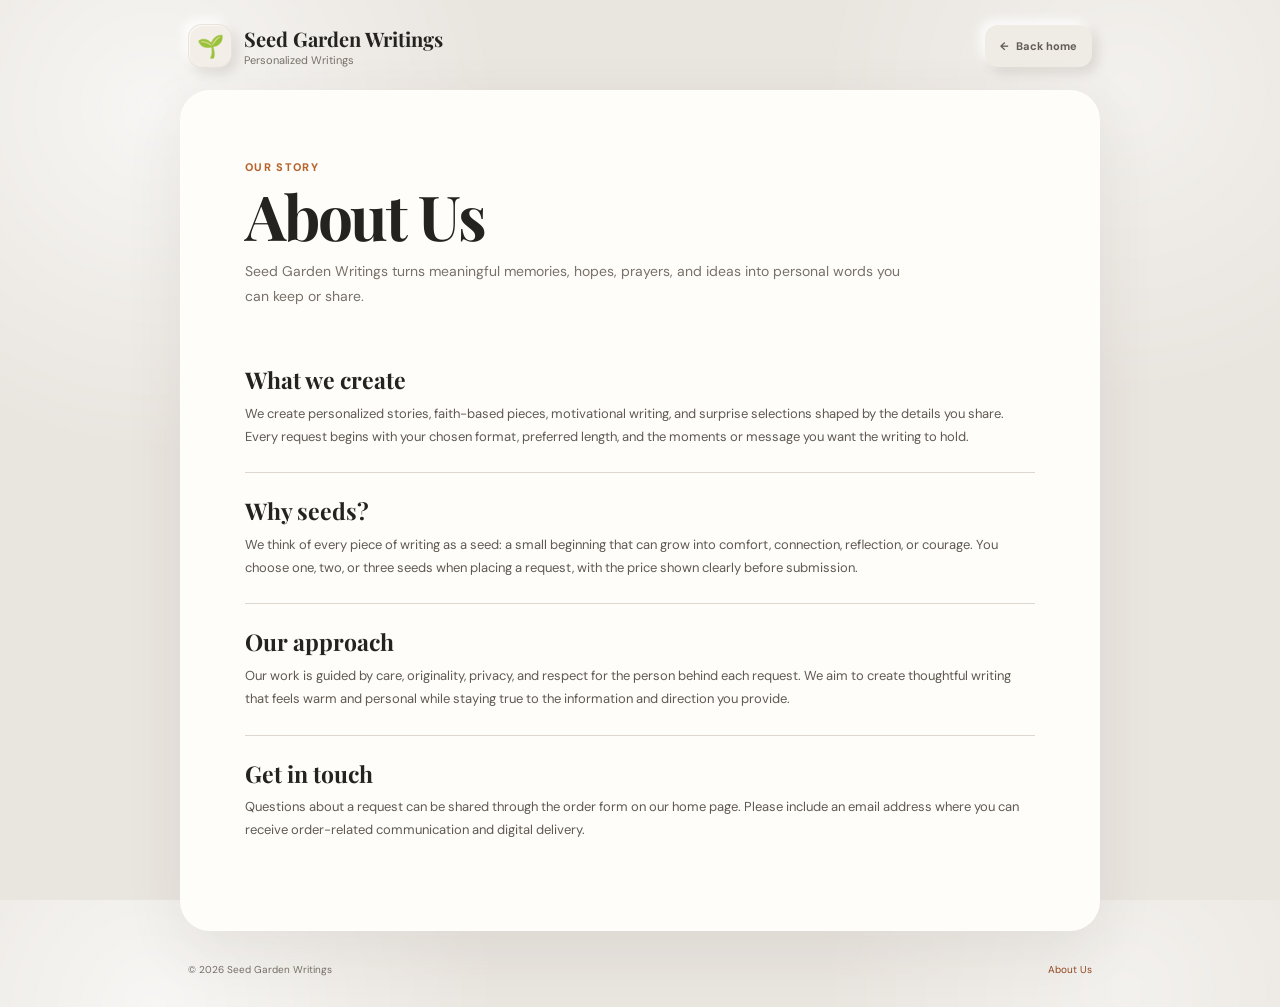
==== about.html @ 34a784f7 "Convert storefront to Wallora wallpaper shop" ====
<!DOCTYPE html>
<html lang="en">
<head>
  <meta charset="UTF-8" />
  <meta name="viewport" content="width=device-width, initial-scale=1.0, viewport-fit=cover" />
  <meta name="theme-color" content="#e9e5df" />
  <meta name="description" content="Learn about Seed Garden Writings and our approach to personal, faith-based, and motivational writing." />
  <title>About Us — Seed Garden Writings</title>
  <link rel="preconnect" href="https://fonts.googleapis.com">
  <link rel="preconnect" href="https://fonts.gstatic.com" crossorigin>
  <link href="https://fonts.googleapis.com/css2?family=DM+Sans:wght@400;500;600;700&family=Playfair+Display:wght@600;700&display=swap" rel="stylesheet">
  <link rel="stylesheet" href="styles.css" />
</head>
<body class="legal-page">
  <div class="legal-shell">
    <header class="legal-header">
      <a class="brand" href="index.html" aria-label="Seed Garden Writings home">
        <span class="brand-mark">🌱</span>
        <span><strong>Seed Garden Writings</strong><small>Personalized Writings</small></span>
      </a>
      <a class="home-button" href="index.html"><span aria-hidden="true">←</span> Back home</a>
    </header>

    <main class="legal-card">
      <span class="eyebrow">Our story</span>
      <h1>About Us</h1>
      <p class="legal-intro">Seed Garden Writings turns meaningful memories, hopes, prayers, and ideas into personal words you can keep or share.</p>

      <section class="legal-section">
        <h2>What we create</h2>
        <p>We create personalized stories, faith-based pieces, motivational writing, and surprise selections shaped by the details you share. Every request begins with your chosen format, preferred length, and the moments or message you want the writing to hold.</p>
      </section>

      <section class="legal-section">
        <h2>Why seeds?</h2>
        <p>We think of every piece of writing as a seed: a small beginning that can grow into comfort, connection, reflection, or courage. You choose one, two, or three seeds when placing a request, with the price shown clearly before submission.</p>
      </section>

      <section class="legal-section">
        <h2>Our approach</h2>
        <p>Our work is guided by care, originality, privacy, and respect for the person behind each request. We aim to create thoughtful writing that feels warm and personal while staying true to the information and direction you provide.</p>
      </section>

      <section class="legal-section">
        <h2>Get in touch</h2>
        <p>Questions about a request can be shared through the order form on our home page. Please include an email address where you can receive order-related communication and digital delivery.</p>
      </section>
    </main>

    <footer class="site-footer legal-footer">
      <span>© 2026 Seed Garden Writings</span>
      <nav class="footer-links" aria-label="Footer navigation">
        <a href="about.html" aria-current="page">About Us</a>
      </nav>
    </footer>
  </div>
</body>
</html>
---- styles.css ----
:root {
  --page: #e9e5df;
  --panel: #fffdf9;
  --panel-soft: #f5f0e9;
  --ink: #25231f;
  --muted: #777169;
  --line: #ddd7cf;
  --accent: #b6632d;
  --accent-dark: #8f4820;
  --accent-soft: #f8e5d7;
  --olive: #6f7e5b;
  --shadow: 0 18px 60px rgba(60, 49, 38, .08);
  --neu-raised: -5px -5px 11px rgba(255,255,255,.88), 5px 5px 12px rgba(83,70,55,.15);
  --neu-pressed: inset 3px 3px 7px rgba(91,75,57,.16), inset -3px -3px 7px rgba(255,255,255,.9);
  --radius-xl: 30px;
  --radius-lg: 20px;
  --radius-md: 14px;
}

* { box-sizing: border-box; }

html,
body { height: 100%; }

html { scroll-behavior: smooth; }

body {
  margin: 0;
  overflow: hidden;
  color: var(--ink);
  background:
    radial-gradient(circle at 12% 12%, rgba(255,255,255,.66), transparent 25%),
    radial-gradient(circle at 88% 10%, rgba(255,255,255,.46), transparent 22%),
    var(--page);
  font-family: "DM Sans", system-ui, -apple-system, BlinkMacSystemFont, "Segoe UI", sans-serif;
}

button,
input,
textarea { font: inherit; }

button { cursor: pointer; touch-action: manipulation; }
a { color: inherit; }
[hidden] { display: none !important; }

:focus-visible {
  outline: 3px solid rgba(182,99,45,.28);
  outline-offset: 3px;
}

.page-shell {
  width: min(1540px, calc(100% - 40px));
  height: 100dvh;
  margin: 0 auto;
  padding: 16px 0 12px;
  display: grid;
  grid-template-rows: 62px minmax(0, 1fr) 32px;
  gap: 10px;
}

.site-header {
  min-width: 0;
  display: flex;
  align-items: center;
  justify-content: space-between;
  padding: 0 8px;
}

.mobile-section-nav { display: none; }

.brand {
  min-width: 0;
  display: inline-flex;
  align-items: center;
  gap: 12px;
  text-decoration: none;
}

.brand-mark,
.summary-icon,
.input-wrap > span:not(.currency) {
  display: grid;
  place-items: center;
  flex: 0 0 auto;
  border: 1px solid rgba(120,101,79,.08);
  background: #f3eee7;
  box-shadow: var(--neu-raised), inset 1px 1px 1px rgba(255,255,255,.65);
}

.brand-mark {
  width: 44px;
  height: 44px;
  border-radius: 14px;
  font-size: 22px;
}

.brand strong {
  display: block;
  font-family: "Playfair Display", serif;
  font-size: 20px;
}

.brand small {
  display: block;
  margin-top: 1px;
  color: var(--muted);
  font-size: 11px;
}

.workspace {
  min-width: 0;
  min-height: 0;
  display: grid;
  grid-template-columns: .92fr 1.12fr .92fr;
  gap: 22px;
  overflow: hidden;
}


.panel {
  min-width: 0;
  min-height: 0;
  height: 100%;
  overflow-x: hidden;
  overflow-y: auto;
  overscroll-behavior: contain;
  scrollbar-width: thin;
  scrollbar-color: #d7c9ba transparent;
  border-radius: var(--radius-xl);
  background: var(--panel);
  box-shadow: var(--shadow);
}

.panel::-webkit-scrollbar,
.panel::-webkit-scrollbar-track,
.panel::-webkit-scrollbar-thumb,

.eyebrow {
  display: inline-block;
  color: var(--accent);
  font-size: 11px;
  font-weight: 800;
  letter-spacing: .12em;
  text-transform: uppercase;
}

.panel-top h1,
.library-header h2,
.checkout-header h2,
  margin: 8px 0;
  font-family: "Playfair Display", serif;
  line-height: 1.04;
}

.panel-top p,
.library-header p,
.checkout-header p {
  margin: 0;
  color: var(--muted);
  line-height: 1.52;
}

/* Reviews */
.reviews-panel { padding: 28px 24px 24px; }
.panel-top h1 { font-size: clamp(30px, 3vw, 42px); }

.rating-summary {
  margin: 24px 0 18px;
  padding: 17px;
  border: 1px solid var(--line);
  border-radius: var(--radius-md);
  background: #fff;
}

.rating-summary > div { display: flex; align-items: center; gap: 10px; }
.rating-summary strong { font-size: 29px; }
.stars,
.mini-stars { color: #d59735; letter-spacing: 1px; }
.rating-summary small { display: block; margin-top: 4px; color: var(--muted); }
.review-list { min-width: 0; display: grid; grid-template-columns: minmax(0, 1fr); gap: 12px; }

.review-load-more {
  width: 100%;
  min-height: 46px;
  margin-top: 14px;
  padding: 10px 14px;
  border: 0;
  border-radius: 12px;
  color: var(--accent-dark);
  background: #f1ede7;
  box-shadow: var(--neu-raised);
  font-size: 11px;
  font-weight: 800;
}

.review-load-more:hover { transform: translateY(-1px); }
.review-load-more:active { box-shadow: var(--neu-pressed); transform: translateY(1px); }

.review-card {
  min-width: 0;
  padding: 16px;
  border: 1px solid var(--line);
  border-radius: 17px;
  background: rgba(255,255,255,.74);
  transition: border-color .2s ease, box-shadow .2s ease, transform .2s ease;
}

.review-card:hover,
.review-card.active-review {
  border-color: rgba(182,99,45,.42);
  box-shadow: 0 9px 24px rgba(67,47,31,.07);
  transform: translateY(-1px);
}

.review-head {
  display: grid;
  grid-template-columns: auto 1fr auto;
  gap: 10px;
  align-items: center;
}

.avatar {
  width: 40px;
  height: 40px;
  display: grid;
  place-items: center;
  border-radius: 13px;
  color: var(--accent-dark);
  background: var(--accent-soft);
  font-weight: 800;
}

.review-head strong { display: block; font-size: 14px; }
.review-head span:not(.mini-stars) { display: block; margin-top: 2px; color: var(--muted); font-size: 12px; }
.mini-stars { font-size: 10px; }
.review-card p { margin: 12px 0 0; color: #5f5a53; font-size: 13px; line-height: 1.58; }

.review-footer {
  display: flex;
  align-items: center;
  gap: 8px;
  padding-top: 20px;
  color: var(--muted);
  font-size: 12px;
}

.trust-dot { width: 8px; height: 8px; border-radius: 50%; background: #6c9463; box-shadow: 0 0 0 5px #edf3eb; }

/* Library */
.library-panel { padding: 28px 24px 30px; }
.library-header { padding-bottom: 20px; }
.library-header h2 { font-size: clamp(30px, 3vw, 40px); }
.library-header p { max-width: 440px; font-size: 13px; }
.library-catalog { display: grid; gap: 26px; }
.wallpaper-list { display: grid; gap: 16px; }
.wallpaper-item { min-width: 0; display: flex; flex-direction: column; gap: 12px; padding: 10px; border: 1px solid var(--line); border-radius: 14px; background: var(--panel); }
.wallpaper-preview { display: block; width: 100%; aspect-ratio: 1 / 1; object-fit: cover; border-radius: 9px; background: var(--panel-soft); }
.wallpaper-open { display: block; width: 100%; padding: 0; border: 0; border-radius: 9px; background: transparent; }
.wallpaper-open:focus-visible { outline-offset: 4px; }
.wallpaper-meta { min-width: 0; }
.wallpaper-meta h4 { margin: 0 0 6px; font-size: 14px; line-height: 1.2; }
.wallpaper-meta p { margin: 0; color: var(--muted); font-size: 11px; line-height: 1.45; }
.wallpaper-formats { display: flex; flex-wrap: wrap; gap: 5px; margin-top: 9px; }
.wallpaper-formats a { padding: 4px 7px; border-radius: 999px; color: var(--accent-dark); background: var(--accent-soft); font-size: 9px; font-weight: 700; text-decoration: none; }
.wallpaper-formats a:hover { text-decoration: underline; }

.wallpaper-dialog { width: min(860px, calc(100% - 32px)); max-height: min(90dvh, 760px); padding: 22px; overflow: auto; border: 1px solid var(--line); border-radius: 24px; color: var(--ink); background: var(--panel); box-shadow: 0 28px 80px rgba(37,28,21,.3); }
.wallpaper-dialog::backdrop { background: rgba(37,32,27,.56); backdrop-filter: blur(5px); }
.wallpaper-dialog-close { width: 38px; height: 38px; position: absolute; top: 12px; right: 12px; border: 0; border-radius: 50%; color: var(--ink); background: var(--panel); box-shadow: var(--neu-raised); font-size: 24px; }
.wallpaper-dialog-image { width: 100%; max-height: 48vh; display: block; object-fit: contain; border-radius: 14px; background: var(--panel-soft); }
.wallpaper-dialog-details { display: grid; gap: 10px; padding: 18px 2px 2px; }
.wallpaper-dialog-title { margin: 0 0 4px; font-family: "Playfair Display", serif; font-size: 28px; }
.wallpaper-dialog-details label { color: var(--muted); font-size: 12px; font-weight: 700; }
.wallpaper-dialog-details input { min-height: 48px; padding: 0 13px; border: 1px solid var(--line); border-radius: 12px; background: #fff; }
.wallpaper-get-button { cursor: pointer; }


.library-group {
  padding-top: 20px;
  border-top: 1px solid var(--line);
}

.library-group:first-child { padding-top: 0; border-top: 0; }

.library-group-title {
  display: flex;
  align-items: center;
  justify-content: space-between;
  margin: 0 0 14px;
}

.library-group-title h3 { margin: 0; font-size: 16px; }

.library-count {
  padding: 5px 8px;
  border-radius: 999px;
  color: var(--muted);
  background: var(--panel-soft);
  font-size: 10px;
  font-weight: 700;
}

.book-list {
  display: grid;
  grid-template-columns: repeat(2, minmax(0, 1fr));
  gap: 22px 14px;
}

.book-item { min-width: 0; }

.flip-book {
  width: 100%;
  aspect-ratio: 2 / 3;
  display: block;
  padding: 0;
  border: 0;
  border-radius: 10px;
  background: transparent;
  perspective: 900px;
}

.book-card-inner {
  width: 100%;
  height: 100%;
  position: relative;
  display: block;
  transform-style: preserve-3d;
  transition: transform .58s cubic-bezier(.2,.72,.25,1);
}

.flip-book.is-flipped .book-card-inner { transform: rotateY(180deg); }

.book-face {
  position: absolute;
  inset: 0;
  overflow: hidden;
  display: flex;
  flex-direction: column;
  justify-content: center;
  padding: 18px 15px;
  border: 1px solid rgba(52,34,22,.36);
  border-left-width: 7px;
  border-radius: 6px 11px 11px 6px;
  box-shadow: 0 10px 20px rgba(45,37,31,.17), inset 2px 1px 0 rgba(255,255,255,.18);
  backface-visibility: hidden;
  -webkit-backface-visibility: hidden;
}

.book-face::after {
  content: "";
  position: absolute;
  inset: 9px;
  border: 1px solid currentColor;
  border-radius: 3px;
  opacity: .22;
  pointer-events: none;
}

.book-cover { color: #fff8e9; text-align: center; }
.image-cover { padding: 0; background: #e8ddc9; }
.image-cover::after { display: none; }
.image-cover img { width: 100%; height: 100%; display: block; object-fit: cover; }
.book-cover .book-mark { margin-bottom: 12px; font-size: 22px; filter: drop-shadow(0 2px 2px rgba(0,0,0,.15)); }

.book-cover h4,
.book-back-cover h4 {
  margin: 0;
  font-family: "Playfair Display", serif;
  font-size: clamp(17px, 1.6vw, 23px);
  line-height: 1.04;
}

.book-cover small {
  margin-top: 16px;
  font-size: 7px;
  font-weight: 700;
  letter-spacing: .13em;
  text-transform: uppercase;
}

.book-back-cover {
  color: #4b3b2f;
  background: #f2e7d1;
  transform: rotateY(180deg);
  text-align: left;
}

.book-back-cover h4 { margin-bottom: 10px; font-size: 15px; }
.book-back-cover p { margin: 0; font-family: Georgia, serif; font-size: 10px; line-height: 1.48; }
.book-back-cover small { margin-top: auto; padding-top: 10px; color: #806f5c; font-size: 8px; font-weight: 700; }

.tone-0 { background: linear-gradient(155deg, #82452d, #b46e49); }
.tone-1 { background: linear-gradient(155deg, #46563f, #7a896f); }
.tone-2 { color: #5d431e; background: linear-gradient(155deg, #c9a15d, #efd9a8); }
.tone-3 { background: linear-gradient(155deg, #455b64, #78919a); }
.tone-4 { background: linear-gradient(155deg, #6e536b, #9b7897); }
.tone-5 { background: linear-gradient(155deg, #8b6339, #c3945d); }
.tone-6 { background: linear-gradient(155deg, #3f6158, #6f9489); }

.flip-book:hover .book-card-inner { transform: translateY(-3px) rotateY(0); }
.flip-book.is-flipped:hover .book-card-inner { transform: translateY(-3px) rotateY(180deg); }

.book-meta { padding: 10px 2px 0; }
.book-meta h4 { margin: 0 0 4px; font-size: 13px; line-height: 1.25; }
.book-meta p { min-height: 34px; margin: 0; color: var(--muted); font-size: 10px; line-height: 1.45; }

.book-rating {
  display: flex;
  align-items: center;
  justify-content: space-between;
  gap: 7px;
  margin-top: 8px;
  color: var(--muted);
  font-size: 9px;
}

.book-rating strong { color: #d18d27; font-size: 10px; letter-spacing: .03em; }

/* Checkout */
.checkout-panel { padding: 28px 24px 24px; }
.checkout-header h2 { font-size: clamp(30px, 3vw, 40px); }
.checkout-header { margin-bottom: 22px; }
.checkout-header p { font-size: 13px; }

.choice-section {
  min-width: 0;
  margin: 0 0 18px;
  padding: 0;
  border: 0;
}

.choice-section legend,
.field-group label,
.custom-pages-wrap label {
  display: block;
  margin-bottom: 8px;
  color: #4c4640;
  font-size: 12px;
  font-weight: 800;
}

.type-options,
.page-options,
.amount-options { display: grid; gap: 9px; }
.type-options { grid-template-columns: repeat(2, minmax(0, 1fr)); }
.page-options,
.amount-options { grid-template-columns: repeat(3, minmax(0, 1fr)); }

.choice-button {
  border: 0;
  color: var(--muted);
  background: #f1ede7;
  box-shadow: var(--neu-raised);
  font-weight: 700;
  transition: color .18s ease, background .18s ease, box-shadow .18s ease, transform .18s ease;
}

.choice-button {
  min-width: 0;
  min-height: 44px;
  padding: 9px 8px;
  border-radius: 11px;
  font-size: 11px;
}

.choice-button small { display: block; margin-top: 2px; color: inherit; font-size: 8px; font-weight: 500; }
.page-choice strong,
.amount-choice strong { display: block; color: inherit; font-size: 12px; }

.choice-button:hover { color: var(--accent-dark); transform: translateY(-1px); }

.choice-button:active,
.choice-button.active,
.choice-button[aria-pressed="true"] {
  color: var(--accent-dark);
  background: #f5e3d6;
  box-shadow: var(--neu-pressed);
  transform: translateY(1px);
}

.custom-pages-wrap {
  display: grid;
  grid-template-columns: 1fr 96px;
  align-items: center;
  gap: 10px;
  margin-top: 12px;
  padding: 10px 12px;
  border-radius: 11px;
  background: var(--panel-soft);
}

.custom-pages-wrap label { margin: 0; }
.custom-pages-wrap input { width: 100%; min-height: 38px; padding: 0 9px; border: 1px solid var(--line); border-radius: 9px; outline: 0; background: #fff; }
.custom-pages-wrap input:focus { border-color: var(--accent); box-shadow: 0 0 0 3px rgba(182,99,45,.10); }

.field-group { margin-bottom: 15px; }
.optional { color: var(--muted); font-size: 10px; font-weight: 500; }

.input-wrap {
  min-height: 47px;
  display: flex;
  align-items: center;
  gap: 9px;
  padding: 0 12px;
  border: 1px solid var(--line);
  border-radius: 12px;
  background: #fff;
  transition: border-color .2s ease, box-shadow .2s ease;
}

.input-wrap:focus-within { border-color: var(--accent); box-shadow: 0 0 0 3px rgba(182,99,45,.10); }

.input-wrap > span:not(.currency) {
  width: 27px;
  height: 27px;
  border-radius: 9px;
  font-size: 12px;
}

.input-wrap input { width: 100%; border: 0; outline: 0; color: var(--ink); background: transparent; }

textarea {
  width: 100%;
  min-height: 104px;
  padding: 12px;
  resize: vertical;
  border: 1px solid var(--line);
  border-radius: 12px;
  outline: 0;
  color: var(--ink);
  background: #fff;
  line-height: 1.45;
}

textarea:focus { border-color: var(--accent); box-shadow: 0 0 0 3px rgba(182,99,45,.10); }
.error { min-height: 12px; display: block; margin-top: 4px; color: var(--danger); font-size: 9px; }
.amount-section { margin-bottom: 20px; }

.pay-button {
  width: 100%;
  min-height: 54px;
  display: flex;
  align-items: center;
  justify-content: space-between;
  padding: 0 16px;
  border: 1px solid rgba(143,72,32,.12);
  border-radius: 14px;
  color: #fff;
  background: linear-gradient(145deg, #cb7540, #a95429);
  box-shadow: -5px -5px 12px rgba(255,255,255,.72), 6px 7px 14px rgba(111,63,35,.25), inset 1px 1px 1px rgba(255,255,255,.26);
  font-weight: 800;
  text-decoration: none;
  transition: box-shadow .18s ease, transform .18s ease, filter .18s ease;
}

.pay-button:hover { filter: saturate(1.05); transform: translateY(-1px); }
.pay-button:active { box-shadow: inset 4px 4px 9px rgba(100,42,17,.30), inset -3px -3px 8px rgba(255,188,139,.18); transform: translateY(1px); }
.pay-button:disabled { cursor: wait; filter: grayscale(.2); opacity: .72; transform: none; }

.pay-button > span:last-child {
  width: 29px;
  height: 29px;
  display: grid;
  place-items: center;
  border-radius: 10px;
  background: rgba(255,255,255,.1);
  box-shadow: -2px -2px 5px rgba(255,255,255,.16), 3px 3px 6px rgba(86,38,16,.24), inset 1px 1px 1px rgba(255,255,255,.16);
}

.secure-note { margin: 11px 5px 0; color: var(--muted); font-size: 9px; line-height: 1.45; text-align: center; }
.form-message { margin-top: 9px; border-radius: 11px; font-size: 11px; line-height: 1.4; }
.form-message.success { padding: 10px; color: #4f6d48; background: #edf5ea; }
.form-message.error-state { padding: 10px; color: #97362d; background: #faece9; }

.checkout-footer { display: grid; gap: 5px; padding-top: 19px; color: var(--muted); font-size: 10px; }
.checkout-footer span { color: var(--olive); font-weight: 800; }

.site-footer {
  display: flex;
  align-items: center;
  justify-content: space-between;
  gap: 18px;
  padding: 0 8px;
  color: #736d66;
  font-size: 10px;
}

.footer-links {
  min-width: 0;
  display: flex;
  align-items: center;
  justify-content: center;
  gap: 14px;
}

.footer-links a {
  color: #625c55;
  text-decoration: none;
  white-space: nowrap;
  transition: color .18s ease;
}

.footer-links a:hover,
.footer-links a[aria-current="page"] { color: var(--accent-dark); }

/* Standalone information and policy pages */
.legal-page {
  height: auto;
  min-height: 100%;
  overflow-x: hidden;
  overflow-y: auto;
}

.legal-shell {
  width: calc(100% - 36px);
  max-width: 920px;
  min-width: 0;
  min-height: 100dvh;
  margin: 0 auto;
  padding: 24px 0 18px;
  display: flex;
  flex-direction: column;
}

.legal-header {
  display: flex;
  align-items: center;
  justify-content: space-between;
  gap: 20px;
  padding: 0 8px 22px;
}

.home-button {
  min-height: 42px;
  display: inline-flex;
  align-items: center;
  gap: 7px;
  padding: 0 15px;
  border: 0;
  border-radius: 13px;
  color: #625c55;
  background: #efebe5;
  box-shadow: var(--neu-raised);
  font-size: 11px;
  font-weight: 700;
  text-decoration: none;
  transition: color .18s ease, box-shadow .18s ease, transform .18s ease;
}

.home-button:hover { color: var(--accent-dark); transform: translateY(-1px); }
.home-button:active { box-shadow: var(--neu-pressed); transform: translateY(1px); }

.legal-card {
  width: 100%;
  min-width: 0;
  flex: 1;
  padding: clamp(30px, 6vw, 64px);
  border: 1px solid rgba(255,255,255,.72);
  border-radius: var(--radius-xl);
  background: var(--panel);
  box-shadow: var(--shadow);
}

.legal-card h1 {
  max-width: 720px;
  margin: 8px 0 12px;
  font-family: "Playfair Display", serif;
  font-size: clamp(38px, 7vw, 62px);
  line-height: 1.02;
  letter-spacing: -.035em;
}

.legal-intro {
  max-width: 680px;
  margin: 0 0 34px;
  color: var(--muted);
  font-size: 14px;
  line-height: 1.75;
}

.legal-updated {
  display: inline-flex;
  margin-bottom: 28px;
  padding: 7px 10px;
  border-radius: 10px;
  color: #766f66;
  background: #f1ede7;
  box-shadow: var(--neu-pressed);
  font-size: 9px;
  font-weight: 700;
  letter-spacing: .04em;
  text-transform: uppercase;
}

.legal-section {
  padding: 24px 0;
  border-top: 1px solid var(--line);
}

.legal-section:first-of-type { border-top: 0; }

.legal-section h2 {
  margin: 0 0 9px;
  font-family: "Playfair Display", serif;
  font-size: 23px;
  line-height: 1.2;
}

.legal-section p,
.legal-section li {
  color: #5f5952;
  font-size: 13px;
  line-height: 1.75;
  overflow-wrap: anywhere;
}

.legal-section p { margin: 0 0 10px; }
.legal-section p:last-child { margin-bottom: 0; }
.legal-section ul { margin: 8px 0 0; padding-left: 20px; }
.legal-section li + li { margin-top: 5px; }
.legal-section a { color: var(--accent-dark); }

.legal-footer {
  min-height: 48px;
  margin-top: 10px;
  padding: 10px 8px 0;
  flex-wrap: wrap;
}

@media (max-width: 1180px) {
  .page-shell { width: calc(100% - 24px); }
  .workspace { grid-template-columns: .9fr 1.08fr .92fr; gap: 14px; }
  .reviews-panel,
  .library-panel,
  .checkout-panel { padding-right: 18px; padding-left: 18px; }
  .type-options { grid-template-columns: 1fr; }
}

@media (max-width: 900px) {
  .page-shell { width: 100%; padding: 10px 12px 8px; grid-template-rows: 58px 44px minmax(0,1fr) 36px; gap: 8px; }
  .site-header { padding: 0 4px; }
  .mobile-section-nav {
    display: grid;
    grid-template-columns: repeat(3, minmax(0, 1fr));
    gap: 7px;
    padding: 0 4px;
  }
  .mobile-section-button {
    min-width: 0;
    min-height: 44px;
    padding: 6px 10px;
    border: 0;
    border-radius: 11px;
    color: var(--muted);
    background: #efebe5;
    box-shadow: var(--neu-raised);
    font-size: 11px;
    font-weight: 800;
  }
  .mobile-section-button.active,
  .mobile-section-button[aria-pressed="true"] { color: var(--accent-dark); background: #f5e3d6; box-shadow: var(--neu-pressed); }
  .workspace {
    grid-template-columns: repeat(3, minmax(320px, 88vw));
    gap: 14px;
    overflow-x: auto;
    overflow-y: hidden;
    scroll-snap-type: x mandatory;
    scroll-behavior: smooth;
    scrollbar-width: none;
    -webkit-overflow-scrolling: touch;
  }
  .workspace::-webkit-scrollbar { display: none; }
  .panel { scroll-snap-align: center; border-radius: 24px; }
  .type-options { grid-template-columns: repeat(2, minmax(0,1fr)); }
  .site-footer { overflow-x: auto; justify-content: flex-start; scrollbar-width: none; }
  .site-footer::-webkit-scrollbar { display: none; }
  .footer-links { margin-left: auto; }
  .footer-links a { min-height: 34px; display: inline-flex; align-items: center; }
  .footer-tagline { display: none; }
}

@media (max-width: 520px) {
  .page-shell {
    padding: max(8px, env(safe-area-inset-top)) max(8px, env(safe-area-inset-right)) max(6px, env(safe-area-inset-bottom)) max(8px, env(safe-area-inset-left));
    grid-template-rows: 52px 44px minmax(0,1fr) 36px;
    gap: 7px;
  }
  .workspace { grid-template-columns: repeat(3, 100%); gap: 10px; scroll-snap-type: x mandatory; }
  .panel { scroll-snap-align: start; scroll-snap-stop: always; }
  .brand small { display: none; }
  .brand { gap: 10px; }
  .brand strong { font-size: 18px; }
  .brand-mark { width: 40px; height: 40px; }
  .reviews-panel,
  .library-panel,
  .checkout-panel { padding: 22px 18px 28px; }
  .panel-top h1,
  .library-header h2,
  .checkout-header h2 { font-size: 31px; }
  .rating-summary { margin: 19px 0 16px; }
  .review-card { padding: 14px; }
  .review-card p { font-size: 12px; }
  .book-list { gap: 22px 12px; }
  .book-face { padding: 14px 11px; }
  .book-back-cover p { font-size: 9px; }
  .choice-button { min-height: 48px; }
  .input-wrap { min-height: 50px; }
  .input-wrap input,
  .custom-pages-wrap input,
  textarea { font-size: 16px; }
  textarea { min-height: 132px; }
  .site-footer { justify-content: flex-start; gap: 14px; padding-inline: 4px; }
  .site-footer > span:first-child { display: none; }
  .site-footer .footer-links { flex: 0 0 max-content; justify-content: flex-start; margin: 0; gap: 13px; }
  .legal-shell { width: calc(100% - 16px); padding-top: 12px; }
  .legal-header { padding: 0 4px 14px; }
  .legal-header .brand small { display: none; }
  .legal-card { padding: 28px 22px; border-radius: 24px; }
  .legal-card h1 { font-size: 39px; }
  .legal-intro { font-size: 13px; }
  .legal-footer > span:first-child { display: block; }
  .legal-footer .footer-links { width: 100%; overflow-x: auto; justify-content: flex-start; padding: 5px 0; }

}

@media (max-width: 380px) {
  .brand strong { font-size: 16px; }
  .legal-header { gap: 10px; }
  .home-button { padding-inline: 10px; }
  .reviews-panel,
  .library-panel,
  .checkout-panel { padding-inline: 15px; }
  .type-options { gap: 7px; }
  .mobile-section-button { padding-inline: 6px; font-size: 10px; }
}

@media (hover: none) {
  .review-card:hover { transform: none; box-shadow: none; }
  .flip-book:hover .book-card-inner { transform: none; }
  .flip-book.is-flipped:hover .book-card-inner { transform: rotateY(180deg); }
}


@media (prefers-reduced-motion: reduce) {
  *,
  *::before,
  *::after {
    scroll-behavior: auto !important;
    transition-duration: .01ms !important;
  }
}
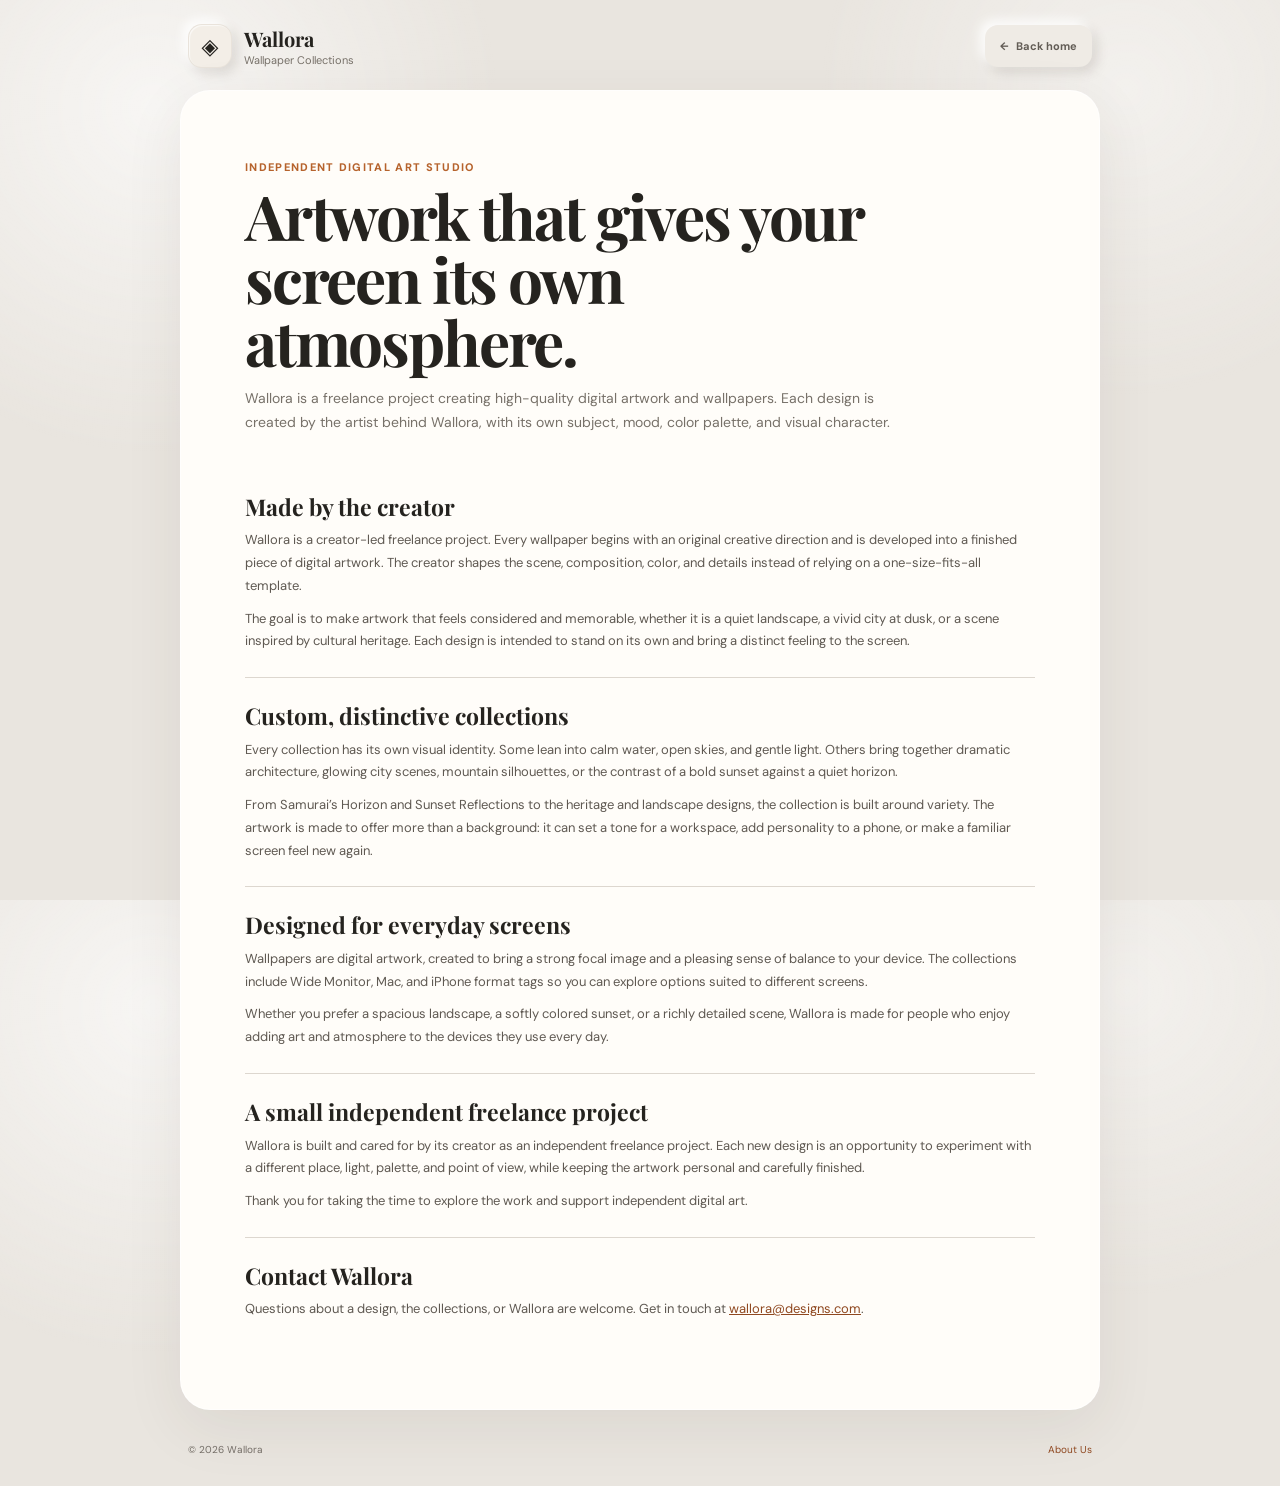
==== commit b5d55627: "Add local wallpaper reviews and expand about page" ====
--- a/about.html
+++ b/about.html
@@ -4,8 +4,8 @@
   <meta charset="UTF-8" />
   <meta name="viewport" content="width=device-width, initial-scale=1.0, viewport-fit=cover" />
   <meta name="theme-color" content="#e9e5df" />
-  <meta name="description" content="Learn about Seed Garden Writings and our approach to personal, faith-based, and motivational writing." />
-  <title>About Us — Seed Garden Writings</title>
+  <meta name="description" content="Learn about Wallora, an independent freelance project creating custom, high-quality digital wallpaper artwork." />
+  <title>About Us — Wallora</title>
   <link rel="preconnect" href="https://fonts.googleapis.com">
   <link rel="preconnect" href="https://fonts.gstatic.com" crossorigin>
   <link href="https://fonts.googleapis.com/css2?family=DM+Sans:wght@400;500;600;700&family=Playfair+Display:wght@600;700&display=swap" rel="stylesheet">
@@ -14,41 +14,50 @@
 <body class="legal-page">
   <div class="legal-shell">
     <header class="legal-header">
-      <a class="brand" href="index.html" aria-label="Seed Garden Writings home">
-        <span class="brand-mark">🌱</span>
-        <span><strong>Seed Garden Writings</strong><small>Personalized Writings</small></span>
+      <a class="brand" href="index.html" aria-label="Wallora home">
+        <span class="brand-mark">◈</span>
+        <span><strong>Wallora</strong><small>Wallpaper Collections</small></span>
       </a>
       <a class="home-button" href="index.html"><span aria-hidden="true">←</span> Back home</a>
     </header>
 
     <main class="legal-card">
-      <span class="eyebrow">Our story</span>
-      <h1>About Us</h1>
-      <p class="legal-intro">Seed Garden Writings turns meaningful memories, hopes, prayers, and ideas into personal words you can keep or share.</p>
+      <span class="eyebrow">Independent digital art studio</span>
+      <h1>Artwork that gives your screen its own atmosphere.</h1>
+      <p class="legal-intro">Wallora is a freelance project creating high-quality digital artwork and wallpapers. Each design is created by the artist behind Wallora, with its own subject, mood, color palette, and visual character.</p>
 
       <section class="legal-section">
-        <h2>What we create</h2>
-        <p>We create personalized stories, faith-based pieces, motivational writing, and surprise selections shaped by the details you share. Every request begins with your chosen format, preferred length, and the moments or message you want the writing to hold.</p>
+        <h2>Made by the creator</h2>
+        <p>Wallora is a creator-led freelance project. Every wallpaper begins with an original creative direction and is developed into a finished piece of digital artwork. The creator shapes the scene, composition, color, and details instead of relying on a one-size-fits-all template.</p>
+        <p>The goal is to make artwork that feels considered and memorable, whether it is a quiet landscape, a vivid city at dusk, or a scene inspired by cultural heritage. Each design is intended to stand on its own and bring a distinct feeling to the screen.</p>
       </section>
 
       <section class="legal-section">
-        <h2>Why seeds?</h2>
-        <p>We think of every piece of writing as a seed: a small beginning that can grow into comfort, connection, reflection, or courage. You choose one, two, or three seeds when placing a request, with the price shown clearly before submission.</p>
+        <h2>Custom, distinctive collections</h2>
+        <p>Every collection has its own visual identity. Some lean into calm water, open skies, and gentle light. Others bring together dramatic architecture, glowing city scenes, mountain silhouettes, or the contrast of a bold sunset against a quiet horizon.</p>
+        <p>From Samurai’s Horizon and Sunset Reflections to the heritage and landscape designs, the collection is built around variety. The artwork is made to offer more than a background: it can set a tone for a workspace, add personality to a phone, or make a familiar screen feel new again.</p>
       </section>
 
       <section class="legal-section">
-        <h2>Our approach</h2>
-        <p>Our work is guided by care, originality, privacy, and respect for the person behind each request. We aim to create thoughtful writing that feels warm and personal while staying true to the information and direction you provide.</p>
+        <h2>Designed for everyday screens</h2>
+        <p>Wallpapers are digital artwork, created to bring a strong focal image and a pleasing sense of balance to your device. The collections include Wide Monitor, Mac, and iPhone format tags so you can explore options suited to different screens.</p>
+        <p>Whether you prefer a spacious landscape, a softly colored sunset, or a richly detailed scene, Wallora is made for people who enjoy adding art and atmosphere to the devices they use every day.</p>
       </section>
 
       <section class="legal-section">
-        <h2>Get in touch</h2>
-        <p>Questions about a request can be shared through the order form on our home page. Please include an email address where you can receive order-related communication and digital delivery.</p>
+        <h2>A small independent freelance project</h2>
+        <p>Wallora is built and cared for by its creator as an independent freelance project. Each new design is an opportunity to experiment with a different place, light, palette, and point of view, while keeping the artwork personal and carefully finished.</p>
+        <p>Thank you for taking the time to explore the work and support independent digital art.</p>
+      </section>
+
+      <section class="legal-section">
+        <h2>Contact Wallora</h2>
+        <p>Questions about a design, the collections, or Wallora are welcome. Get in touch at <a href="mailto:wallora@designs.com">wallora@designs.com</a>.</p>
       </section>
     </main>
 
     <footer class="site-footer legal-footer">
-      <span>© 2026 Seed Garden Writings</span>
+      <span>© 2026 Wallora</span>
       <nav class="footer-links" aria-label="Footer navigation">
         <a href="about.html" aria-current="page">About Us</a>
       </nav>
--- a/styles.css
+++ b/styles.css
@@ -162,6 +162,11 @@
 
 /* Reviews */
 .reviews-panel { padding: 28px 24px 24px; }
+.review-panel-header { display: flex; align-items: flex-start; justify-content: space-between; gap: 10px; }
+.review-panel-header .panel-top { min-width: 0; }
+.add-review-button { width: 42px; height: 42px; flex: 0 0 auto; display: grid; place-items: center; border: 0; border-radius: 50%; color: var(--accent-dark); background: var(--accent-soft); box-shadow: var(--neu-raised); font-size: 28px; line-height: 1; }
+.add-review-button:hover { transform: translateY(-1px); }
+.add-review-button:active { box-shadow: var(--neu-pressed); transform: translateY(1px); }
 .panel-top h1 { font-size: clamp(30px, 3vw, 42px); }
 
 .rating-summary {
@@ -273,6 +278,15 @@
 .wallpaper-dialog-details label { color: var(--muted); font-size: 12px; font-weight: 700; }
 .wallpaper-dialog-details input { min-height: 48px; padding: 0 13px; border: 1px solid var(--line); border-radius: 12px; background: #fff; }
 .wallpaper-get-button { cursor: pointer; }
+.add-review-dialog { width: min(520px, calc(100% - 32px)); }
+.add-review-form { display: grid; gap: 10px; padding: 6px 2px 2px; }
+.add-review-form h2 { margin: 0 0 4px; font-family: "Playfair Display", serif; font-size: 30px; }
+.add-review-form label { margin-top: 4px; color: var(--muted); font-size: 12px; font-weight: 700; }
+.add-review-form input,
+.add-review-form select,
+.add-review-form textarea { width: 100%; min-height: 46px; padding: 10px 12px; border: 1px solid var(--line); border-radius: 11px; color: var(--ink); background: #fff; }
+.add-review-form textarea { min-height: 120px; resize: vertical; }
+.add-review-form .pay-button { margin-top: 8px; }
 
 
 .library-group {
